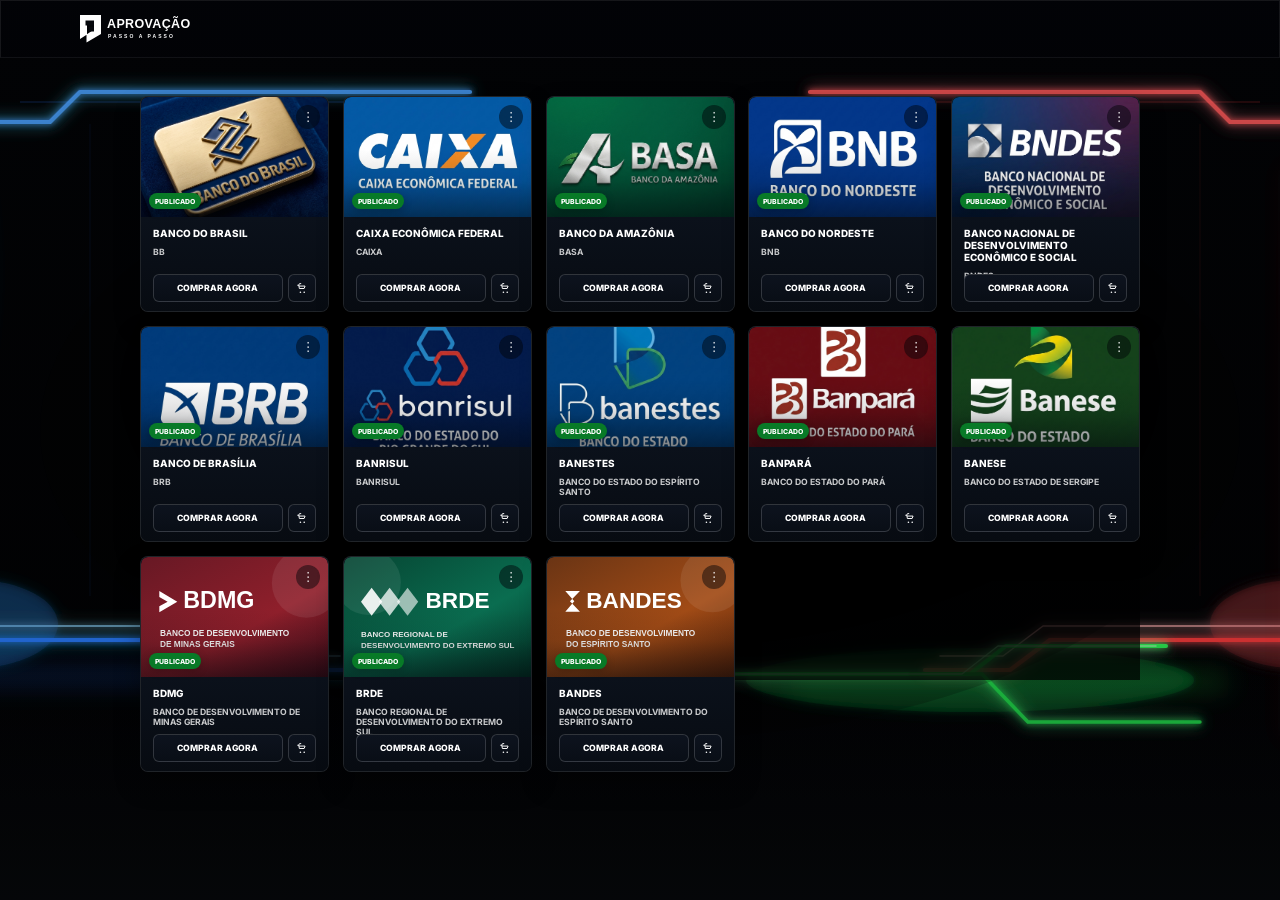
==== frontend/html/index.html @ bc4c228b "APP PROVAÇÃO" ====
<!DOCTYPE html>
<html lang="pt-BR">
  <head>
    <meta charset="UTF-8" />
    <meta name="viewport" content="width=device-width, initial-scale=1.0" />
    <title>Aprovação Passo a Passo</title>
    <meta http-equiv="refresh" content="0; url=bancos.html" />
    <script>
      location.replace('bancos.html');
    </script>
  </head>
  <body></body>
</html>
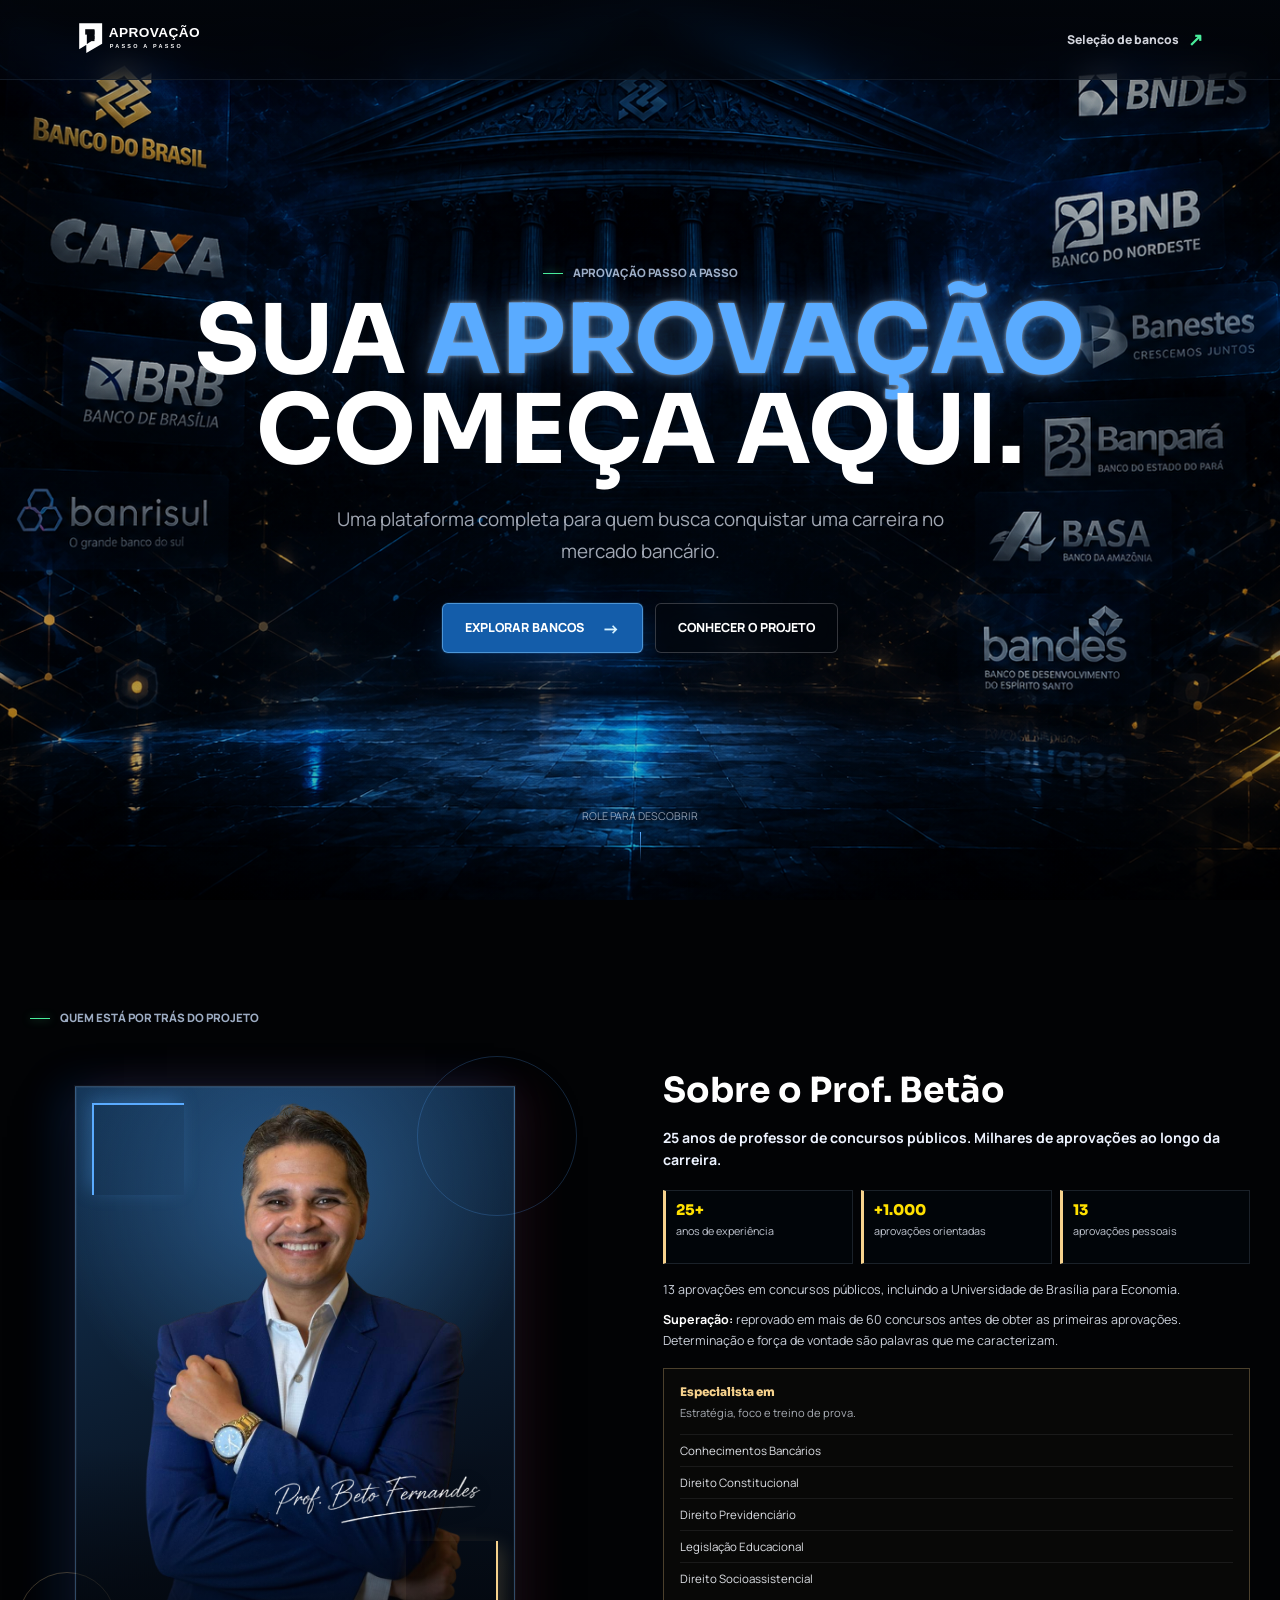
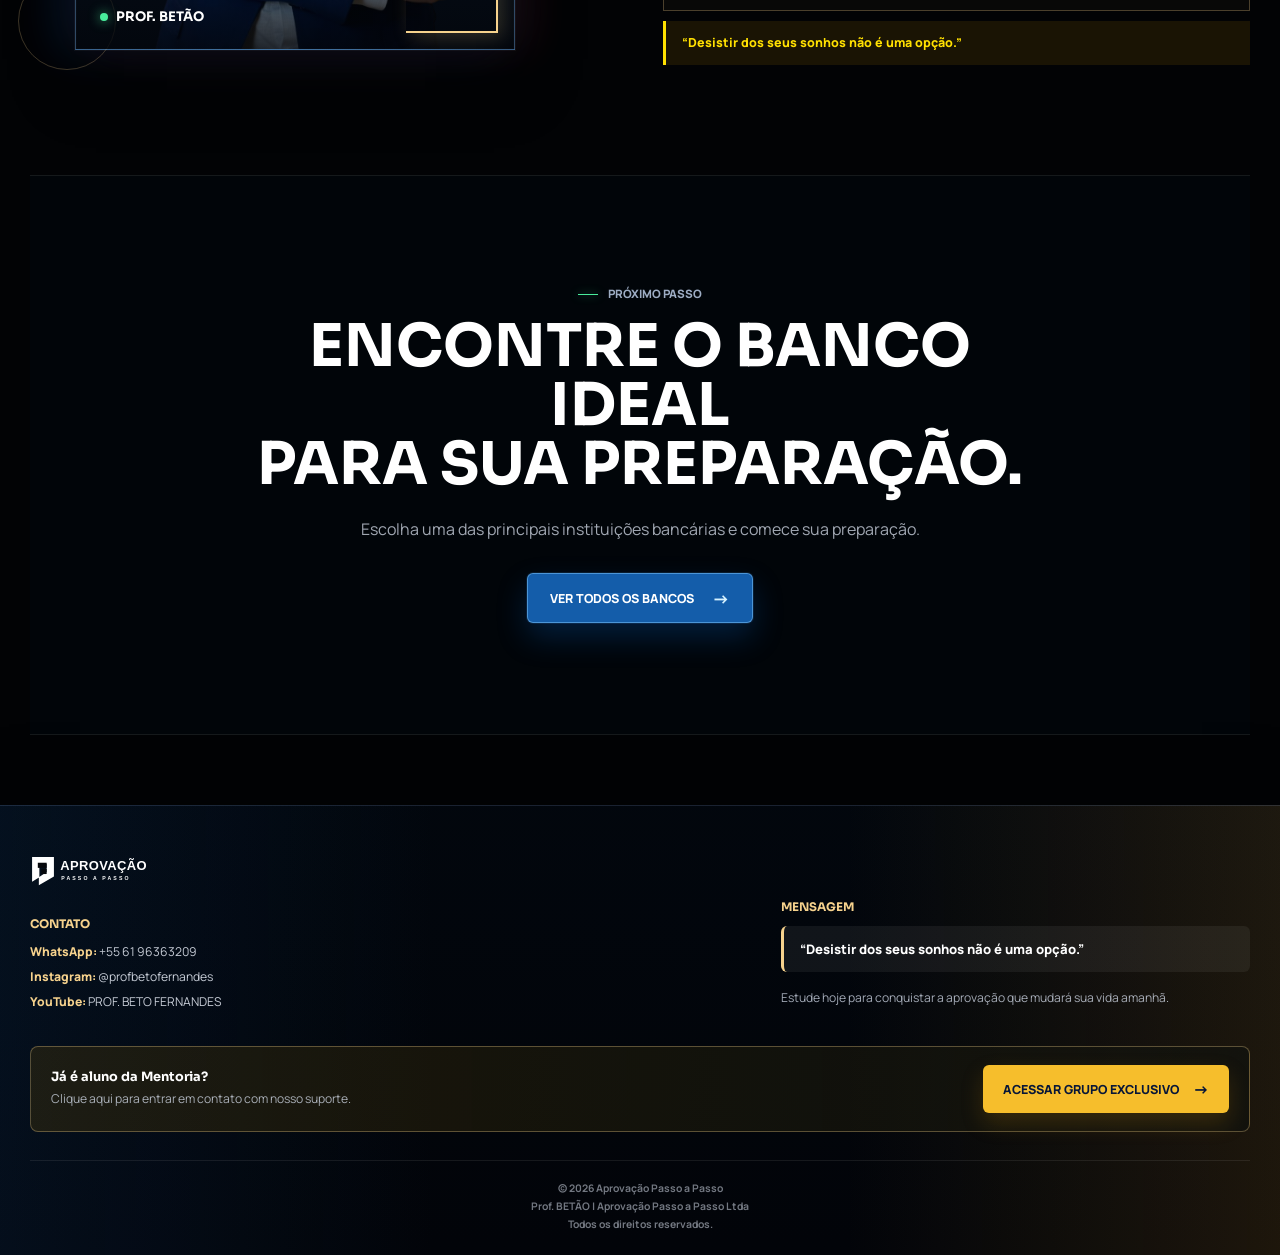
==== commit 6803ba20: "APP PROVAÇÃO1.0" ====
--- a/frontend/html/index.html
+++ b/frontend/html/index.html
@@ -1,13 +1,180 @@
 <!DOCTYPE html>
-<html lang="pt-BR">
+<html lang="pt-BR" data-theme="dark">
   <head>
     <meta charset="UTF-8" />
     <meta name="viewport" content="width=device-width, initial-scale=1.0" />
-    <title>Aprovação Passo a Passo</title>
-    <meta http-equiv="refresh" content="0; url=bancos.html" />
-    <script>
-      location.replace('bancos.html');
-    </script>
+    <link rel="icon" type="image/svg+xml" href="../images/logo/favicon.svg" />
+    <meta name="description" content="Aprovação Passo a Passo: preparação premium para concursos bancários." />
+    <title>Aprovação Passo a Passo | Concursos Bancários</title>
+    <link rel="preconnect" href="https://fonts.googleapis.com" />
+    <link rel="preconnect" href="https://fonts.gstatic.com" crossorigin />
+    <link href="https://fonts.googleapis.com/css2?family=Manrope:wght@400;500;600;700;800&family=Sora:wght@500;600;700;800&display=swap" rel="stylesheet" />
+    <link rel="stylesheet" href="../css/style.css" />
+    <link rel="stylesheet" href="../css/landing.css" />
+    <script defer src="../js/landing.js"></script>
   </head>
-  <body></body>
+  <body class="landing-page">
+    <div class="landing-bank-ghosts" aria-hidden="true">
+      <img class="bank-ghost bank-ghost--bb" src="../images/bancos/bb.svg" alt="" />
+      <img class="bank-ghost bank-ghost--caixa" src="../images/bancos/caixa.svg" alt="" />
+      <img class="bank-ghost bank-ghost--basa" src="../images/bancos/basa.svg" alt="" />
+      <img class="bank-ghost bank-ghost--bnb" src="../images/bancos/bnb.svg" alt="" />
+      <img class="bank-ghost bank-ghost--bndes" src="../images/bancos/bndes.svg" alt="" />
+      <img class="bank-ghost bank-ghost--brb" src="../images/bancos/brb.svg" alt="" />
+      <img class="bank-ghost bank-ghost--banrisul" src="../images/bancos/banrisul.svg" alt="" />
+      <img class="bank-ghost bank-ghost--banestes" src="../images/bancos/banestes.svg" alt="" />
+    </div>
+
+    <div class="landing-particles" aria-hidden="true">
+      <span></span><span></span><span></span><span></span><span></span><span></span><span></span><span></span>
+    </div>
+
+    <div class="landing-shell">
+      <header class="landing-header">
+        <a class="landing-brand" href="#inicio" aria-label="Aprovação Passo a Passo - início">
+          <img src="../images/logo/aprovacao-logo.svg" alt="Aprovação Passo a Passo" />
+        </a>
+        <a class="landing-header__link" href="bancos.html">
+          Seleção de bancos
+          <span aria-hidden="true">↗</span>
+        </a>
+      </header>
+
+      <main>
+        <section class="landing-hero" id="inicio" aria-labelledby="hero-title">
+          <div class="hero-gridline" aria-hidden="true"></div>
+          <div class="hero-content reveal">
+            <p class="hero-kicker">APROVAÇÃO PASSO A PASSO</p>
+            <h1 id="hero-title">Sua <span>aprovação</span><br />começa aqui.</h1>
+            <p class="hero-copy">Uma plataforma completa para quem busca conquistar uma carreira no mercado bancário.</p>
+            <div class="hero-actions">
+              <a class="landing-button landing-button--primary" href="bancos.html">
+                Explorar bancos
+                <span aria-hidden="true">→</span>
+              </a>
+              <a class="landing-button landing-button--secondary" href="#professor">Conhecer o projeto</a>
+            </div>
+          </div>
+          <a class="scroll-cue" href="#professor" aria-label="Ir para a apresentação do professor">
+            <span>Role para descobrir</span>
+            <i aria-hidden="true"></i>
+          </a>
+        </section>
+
+        <section class="professor-section" id="professor" aria-labelledby="professor-title">
+          <div class="section-marker reveal">Quem está por trás do projeto</div>
+          <div class="professor-layout">
+            <div class="professor-visual reveal" data-reveal-delay="120">
+              <div class="professor-frame professor-frame--photo">
+                <img src="../images/professor/prof-betao.png" alt="Prof. Betão" />
+                <span class="frame-corner frame-corner--top" aria-hidden="true"></span>
+                <span class="frame-corner frame-corner--bottom" aria-hidden="true"></span>
+                <img class="portrait-signature" src="../images/professor/prof-betao-signature-white.png" alt="" aria-hidden="true" />
+                <span class="portrait-label">PROF. BETÃO</span>
+              </div>
+              <span class="professor-orbit professor-orbit--one" aria-hidden="true"></span>
+              <span class="professor-orbit professor-orbit--two" aria-hidden="true"></span>
+            </div>
+
+            <div class="professor-content professor-content--profile reveal" data-reveal-delay="220">
+              <h2 id="professor-title" class="professor-profile__title">Sobre o Prof. Betão</h2>
+              <p class="professor-profile__intro">25 anos de professor de concursos públicos. Milhares de aprovações ao longo da carreira.</p>
+
+              <dl class="professor-stats" aria-label="Trajetória profissional do Prof. Betão">
+                <div class="professor-stat">
+                  <dt>25+</dt>
+                  <dd>anos de experiência</dd>
+                </div>
+                <div class="professor-stat">
+                  <dt>+1.000</dt>
+                  <dd>aprovações orientadas</dd>
+                </div>
+                <div class="professor-stat">
+                  <dt>13</dt>
+                  <dd>aprovações pessoais</dd>
+                </div>
+              </dl>
+
+              <div class="professor-profile__bio">
+                <p>13 aprovações em concursos públicos, incluindo a Universidade de Brasília para Economia.</p>
+                <p><strong>Superação:</strong> reprovado em mais de 60 concursos antes de obter as primeiras aprovações. Determinação e força de vontade são palavras que me caracterizam.</p>
+              </div>
+
+              <section class="professor-specialties" aria-labelledby="specialties-title">
+                <h3 id="specialties-title">Especialista em</h3>
+                <p>Estratégia, foco e treino de prova.</p>
+                <ul>
+                  <li>Conhecimentos Bancários</li>
+                  <li>Direito Constitucional</li>
+                  <li>Direito Previdenciário</li>
+                  <li>Legislação Educacional</li>
+                  <li>Direito Socioassistencial</li>
+                </ul>
+              </section>
+
+              <p class="professor-profile__motto">“Desistir dos seus sonhos não é uma opção.”</p>
+            </div>
+          </div>
+        </section>
+
+        <section class="banks-invite" id="bancos" aria-labelledby="banks-invite-title">
+          <div class="banks-invite__line banks-invite__line--blue" aria-hidden="true"></div>
+          <div class="banks-invite__line banks-invite__line--red" aria-hidden="true"></div>
+          <div class="banks-invite__content reveal">
+            <p class="content-eyebrow">Próximo passo</p>
+            <h2 id="banks-invite-title">Encontre o banco ideal<br />para sua preparação.</h2>
+            <p>Escolha uma das principais instituições bancárias e comece sua preparação.</p>
+            <a class="landing-button landing-button--primary" href="bancos.html">
+              Ver todos os bancos
+              <span aria-hidden="true">→</span>
+            </a>
+          </div>
+        </section>
+      </main>
+
+      <footer class="site-footer" aria-label="Informações e contatos">
+        <div class="site-footer__inner">
+          <div class="site-footer__main">
+            <div class="site-footer__about">
+              <div class="site-footer__brand-row">
+                <img class="site-footer__brand-image" src="../images/logo/aprovacao-logo.svg" alt="Aprovação Passo a Passo" />
+              </div>
+
+              <section class="site-footer__contact" aria-labelledby="contact-title">
+                <h3 id="contact-title">Contato</h3>
+                <address>
+                  <a href="https://wa.me/556196363209" target="_blank" rel="noopener noreferrer"><strong>WhatsApp:</strong> +55 61 96363209</a>
+                  <a href="https://www.instagram.com/profbetofernandes/" target="_blank" rel="noopener noreferrer"><strong>Instagram:</strong> @profbetofernandes</a>
+                  <a href="https://www.youtube.com/@PROFBETOFERNANDES" target="_blank" rel="noopener noreferrer"><strong>YouTube:</strong> PROF. BETO FERNANDES</a>
+                </address>
+              </section>
+            </div>
+
+            <section class="site-footer__message" aria-labelledby="message-title">
+              <h3 id="message-title">Mensagem</h3>
+              <p class="site-footer__quote">“Desistir dos seus sonhos não é uma opção.”</p>
+              <p class="site-footer__message-copy">Estude hoje para conquistar a aprovação que mudará sua vida amanhã.</p>
+            </section>
+          </div>
+
+          <section class="site-footer__support" aria-labelledby="support-title">
+            <div>
+              <h3 id="support-title">Já é aluno da Mentoria?</h3>
+              <p>Clique aqui para entrar em contato com nosso suporte.</p>
+            </div>
+            <a class="site-footer__support-link" href="https://wa.me/556196363209?text=Olá%2C%20quero%20acessar%20o%20grupo%20exclusivo." target="_blank" rel="noopener noreferrer">
+              Acessar grupo exclusivo
+              <span aria-hidden="true">→</span>
+            </a>
+          </section>
+
+          <div class="site-footer__legal">
+            <span>© 2026 Aprovação Passo a Passo</span>
+            <span>Prof. BETÃO | Aprovação Passo a Passo Ltda</span>
+            <span>Todos os direitos reservados.</span>
+          </div>
+        </div>
+      </footer>
+    </div>
+  </body>
 </html>
--- a/frontend/css/style.css
+++ b/frontend/css/style.css
@@ -0,0 +1,584 @@
+:root {
+  color-scheme: dark;
+  --bg: #030507;
+  --bg-alt: #05070a;
+  --panel: rgba(10, 12, 18, 0.84);
+  --panel-strong: rgba(13, 16, 24, 0.96);
+  --panel-soft: rgba(19, 23, 33, 0.88);
+  --border: rgba(255, 255, 255, 0.08);
+  --border-strong: rgba(255, 255, 255, 0.14);
+  --text: #f5f7fb;
+  --text-soft: rgba(229, 231, 235, 0.7);
+  --blue: #3b82f6;
+  --red: #ef4444;
+  --green: #22c55e;
+  --amber: #f59e0b;
+  --shadow: 0 18px 42px rgba(0, 0, 0, 0.38);
+  --shadow-soft: 0 10px 24px rgba(0, 0, 0, 0.24);
+  --radius: 16px;
+}
+
+* { box-sizing: border-box; }
+
+html, body {
+  margin: 0;
+  min-height: 100%;
+  overflow-x: hidden;
+  background-color: #010102;
+  color: var(--text);
+  font-family: "Inter", system-ui, sans-serif;
+}
+
+body {
+  position: relative;
+  min-height: 100vh;
+  isolation: isolate;
+}
+
+body::before,
+body::after {
+  content: "";
+  position: fixed;
+  inset: 0;
+  pointer-events: none;
+  z-index: 0;
+}
+
+body::before {
+  background-color: #010102;
+  background-image: url("../assets/banking-architecture-bg.png");
+  background-position: center center;
+  background-repeat: no-repeat;
+  background-size: cover;
+  background-attachment: fixed;
+  transform: none;
+  opacity: 1;
+}
+
+body::after {
+  background:
+    radial-gradient(ellipse at 50% 42%, rgba(1, 4, 8, 0.03) 0%, rgba(1, 4, 8, 0.1) 46%, rgba(0, 0, 0, 0.34) 100%),
+    linear-gradient(180deg, rgba(0, 0, 0, 0.06) 0%, rgba(0, 0, 0, 0.2) 100%);
+  filter: none;
+  opacity: 1;
+}
+
+@media (max-width: 768px) {
+  body::before {
+    background-attachment: scroll;
+    background-position: center center;
+  }
+}
+
+a { color: inherit; }
+button, input { font: inherit; }
+button { cursor: pointer; }
+img { display: block; max-width: 100%; }
+
+.page-shell {
+  position: relative;
+  z-index: 1;
+  width: 100%;
+  min-height: 100vh;
+}
+
+.glass-panel {
+  background: linear-gradient(180deg, rgba(8, 8, 10, 0.84), rgba(12, 12, 14, 0.7));
+  border: 1px solid rgba(255, 255, 255, 0.08);
+  backdrop-filter: blur(18px);
+  box-shadow: var(--shadow-soft);
+}
+
+.site-header {
+  position: sticky;
+  top: 0;
+  z-index: 5;
+  width: 100%;
+  min-height: 76px;
+  display: flex;
+  align-items: center;
+  justify-content: space-between;
+  gap: 20px;
+  padding: 14px 24px;
+  border-bottom: 1px solid rgba(255, 255, 255, 0.06);
+}
+
+.brand {
+  display: inline-flex;
+  flex-direction: column;
+  text-decoration: none;
+  color: #ffffff;
+  letter-spacing: 0.08em;
+  text-transform: uppercase;
+  font-family: "Sora", "Inter", sans-serif;
+}
+
+.brand__name {
+  font-size: 0.95rem;
+  font-weight: 800;
+}
+
+.brand__subname {
+  font-size: 0.72rem;
+  color: rgba(255, 255, 255, 0.68);
+  margin-top: 2px;
+}
+
+.header-actions {
+  display: flex;
+  align-items: center;
+  gap: 10px;
+  min-width: 0;
+}
+
+.header-button,
+.icon-button,
+.profile-chip {
+  border: 1px solid rgba(255, 255, 255, 0.09);
+  background: rgba(15, 18, 28, 0.72);
+  color: var(--text);
+  transition: transform 160ms ease, box-shadow 160ms ease, border-color 160ms ease, background 160ms ease, color 160ms ease;
+}
+
+.header-button {
+  display: inline-flex;
+  align-items: center;
+  justify-content: center;
+  min-height: 40px;
+  padding: 0 18px;
+  border-radius: 999px;
+  text-decoration: none;
+  font-size: 0.92rem;
+  font-weight: 700;
+}
+
+.header-button--ghost:hover,
+.icon-button:hover,
+.profile-chip:hover {
+  transform: translateY(-1px);
+  border-color: rgba(255, 255, 255, 0.16);
+  box-shadow: 0 0 0 1px rgba(255, 255, 255, 0.05);
+}
+
+.icon-button {
+  width: 40px;
+  height: 40px;
+  border-radius: 999px;
+  display: inline-grid;
+  place-items: center;
+  padding: 0;
+  color: rgba(248, 250, 252, 0.86);
+}
+
+.icon-button svg {
+  width: 18px;
+  height: 18px;
+}
+
+.profile-chip {
+  display: inline-flex;
+  align-items: center;
+  gap: 10px;
+  min-height: 40px;
+  padding: 0 12px 0 6px;
+  border-radius: 999px;
+  color: #fff;
+}
+
+.profile-chip__avatar {
+  width: 28px;
+  height: 28px;
+  border-radius: 999px;
+  display: grid;
+  place-items: center;
+  background: linear-gradient(135deg, rgba(59, 130, 246, 0.95), rgba(34, 197, 94, 0.95));
+  color: white;
+  font-size: 0.7rem;
+  font-weight: 800;
+}
+
+.profile-chip__name {
+  font-size: 0.92rem;
+  font-weight: 600;
+}
+
+.profile-chip__arrow {
+  color: rgba(255, 255, 255, 0.62);
+}
+
+.page-main {
+  position: relative;
+  width: min(100%, 1600px);
+  margin: 0 auto;
+  padding: 34px 24px 44px;
+}
+
+.bank-tabs {
+  display: flex;
+  gap: 12px;
+  align-items: center;
+  flex-wrap: wrap;
+  margin-bottom: 22px;
+}
+
+.bank-tabs__link {
+  min-height: 44px;
+  display: inline-flex;
+  align-items: center;
+  justify-content: center;
+  padding: 0 18px;
+  border-radius: 999px;
+  border: 1px solid rgba(255, 255, 255, 0.08);
+  background: rgba(12, 14, 20, 0.76);
+  color: rgba(255, 255, 255, 0.78);
+  text-decoration: none;
+  font-size: 0.9rem;
+  font-weight: 700;
+  letter-spacing: 0.02em;
+  transition: transform 160ms ease, box-shadow 160ms ease, border-color 160ms ease, background 160ms ease, color 160ms ease;
+}
+
+.bank-tabs__link:hover {
+  transform: translateY(-1px);
+  border-color: rgba(255, 255, 255, 0.14);
+  color: #ffffff;
+  box-shadow: 0 0 0 1px rgba(255, 255, 255, 0.05);
+}
+
+.bank-tabs__link.is-active {
+  background: linear-gradient(180deg, rgba(18, 22, 32, 0.98), rgba(11, 14, 20, 0.98));
+  color: #ffffff;
+  border-color: rgba(59, 130, 246, 0.18);
+  box-shadow: 0 0 0 1px rgba(59, 130, 246, 0.08), 0 10px 24px rgba(0, 0, 0, 0.24);
+}
+
+.hero-block {
+  margin-bottom: 26px;
+}
+
+.hero-showcase {
+  display: grid;
+  grid-template-columns: minmax(0, 1.15fr) minmax(320px, 0.85fr);
+  gap: 26px;
+  align-items: center;
+  margin-bottom: 26px;
+}
+
+.hero-showcase__content {
+  display: flex;
+  flex-direction: column;
+  gap: 22px;
+}
+
+.hero-showcase__brand-copy {
+  max-width: 760px;
+}
+
+.hero-block__eyebrow {
+  margin: 0 0 10px;
+  color: rgba(191, 219, 254, 0.52);
+  font-size: 0.84rem;
+  letter-spacing: 0.08em;
+  text-transform: uppercase;
+}
+
+.hero-showcase__eyebrow {
+  display: inline-block;
+  margin: 0 0 12px;
+  color: rgba(215, 220, 229, 0.82);
+  font-size: 0.78rem;
+  font-weight: 600;
+  letter-spacing: 0.12em;
+  text-transform: uppercase;
+}
+
+.hero-block h1 {
+  margin: 0;
+  font-family: "Sora", "Inter", sans-serif;
+  font-size: clamp(2rem, 1.4rem + 2vw, 3.3rem);
+  line-height: 1;
+  letter-spacing: -0.05em;
+}
+
+.hero-block__subtitle {
+  margin: 12px 0 0;
+  max-width: 760px;
+  color: var(--text-soft);
+  font-size: 1rem;
+  line-height: 1.6;
+}
+
+.hero-showcase__subtitle {
+  margin: 14px 0 0;
+  max-width: 720px;
+  color: rgba(208, 213, 222, 0.76);
+  font-size: 1.02rem;
+  line-height: 1.65;
+}
+
+.hero-showcase__cta-row {
+  display: flex;
+  flex-wrap: wrap;
+  gap: 12px;
+}
+
+.hero-cta {
+  min-height: 46px;
+  display: inline-flex;
+  align-items: center;
+  gap: 10px;
+  padding: 0 16px;
+  border-radius: 14px;
+  text-decoration: none;
+  border: 1px solid rgba(255, 255, 255, 0.08);
+  background: rgba(14, 16, 22, 0.84);
+  color: #ffffff;
+  font-size: 0.88rem;
+  font-weight: 700;
+  transition: transform 160ms ease, box-shadow 160ms ease, border-color 160ms ease, background 160ms ease;
+}
+
+.hero-cta:hover {
+  transform: translateY(-1px);
+  border-color: rgba(255, 255, 255, 0.14);
+  box-shadow: 0 0 0 1px rgba(59, 130, 246, 0.08), 0 14px 26px rgba(0, 0, 0, 0.28);
+}
+
+.hero-cta__icon {
+  width: 28px;
+  height: 28px;
+  border-radius: 999px;
+  display: grid;
+  place-items: center;
+  background: rgba(255, 255, 255, 0.06);
+  color: rgba(255, 255, 255, 0.88);
+  font-size: 0.92rem;
+}
+
+.hero-cta__label {
+  white-space: nowrap;
+}
+
+.hero-cta__arrow {
+  color: rgba(255, 255, 255, 0.7);
+}
+
+.hero-cta--primary {
+  margin-left: auto;
+  min-width: 240px;
+  justify-content: space-between;
+  background: linear-gradient(180deg, rgba(64, 142, 255, 0.96), rgba(44, 110, 231, 0.96));
+  border-color: rgba(150, 197, 255, 0.18);
+  box-shadow: 0 10px 30px rgba(44, 110, 231, 0.18);
+}
+
+.hero-cta--primary:hover {
+  box-shadow: 0 12px 34px rgba(44, 110, 231, 0.22);
+}
+
+.hero-showcase__progress {
+  display: flex;
+  flex-direction: column;
+  gap: 10px;
+}
+
+.hero-showcase__progress-bar {
+  height: 4px;
+  border-radius: 999px;
+  background: rgba(255, 255, 255, 0.08);
+  overflow: hidden;
+}
+
+.hero-showcase__progress-bar span {
+  display: block;
+  width: 58%;
+  height: 100%;
+  border-radius: inherit;
+  background: linear-gradient(90deg, rgba(59, 130, 246, 0.9), rgba(59, 130, 246, 0.2));
+}
+
+.hero-showcase__progress p {
+  margin: 0;
+  color: rgba(229, 231, 235, 0.72);
+  font-size: 0.84rem;
+}
+
+.hero-showcase__visual {
+  display: flex;
+  justify-content: flex-end;
+}
+
+.hero-visual-card {
+  position: relative;
+  width: min(100%, 520px);
+  aspect-ratio: 1.08 / 1;
+  border-radius: 28px;
+  background:
+    radial-gradient(circle at 70% 20%, rgba(91, 149, 255, 0.18), transparent 26%),
+    radial-gradient(circle at 28% 78%, rgba(59, 130, 246, 0.12), transparent 24%),
+    linear-gradient(180deg, rgba(15, 18, 26, 0.96), rgba(8, 10, 16, 0.98));
+  border: 1px solid rgba(255, 255, 255, 0.08);
+  box-shadow: 0 28px 50px rgba(0, 0, 0, 0.44);
+  overflow: hidden;
+}
+
+.hero-visual-card::before {
+  content: "";
+  position: absolute;
+  inset: 0;
+  background: linear-gradient(135deg, rgba(255,255,255,0.04), transparent 36%, rgba(255,255,255,0.02));
+  pointer-events: none;
+}
+
+.hero-visual-card__glow {
+  position: absolute;
+  filter: blur(24px);
+  border-radius: 999px;
+  opacity: 0.68;
+}
+
+.hero-visual-card__glow--blue {
+  left: 12%;
+  top: 18%;
+  width: 140px;
+  height: 140px;
+  background: rgba(59, 130, 246, 0.3);
+}
+
+.hero-visual-card__glow--violet {
+  right: 12%;
+  top: 14%;
+  width: 120px;
+  height: 120px;
+  background: rgba(129, 140, 248, 0.16);
+}
+
+.hero-visual-card__glow--green {
+  left: 28%;
+  bottom: 10%;
+  width: 120px;
+  height: 120px;
+  background: rgba(34, 197, 94, 0.12);
+}
+
+.hero-visual-card__coins,
+.hero-visual-card__chart,
+.hero-visual-card__data-stream,
+.hero-visual-card__ring {
+  position: absolute;
+}
+
+.hero-visual-card__coins {
+  border-radius: 999px;
+  box-shadow: 0 16px 26px rgba(0, 0, 0, 0.24);
+}
+
+.hero-visual-card__coins--gold {
+  right: 14%;
+  top: 22%;
+  width: 98px;
+  height: 98px;
+  background: linear-gradient(145deg, #f8d26b, #b07a16 70%, #f5cf57);
+  transform: rotate(-18deg);
+}
+
+.hero-visual-card__coins--gold::before,
+.hero-visual-card__coins--silver::before {
+  content: "";
+  position: absolute;
+  inset: 10% 12%;
+  border-radius: inherit;
+  background: linear-gradient(180deg, rgba(255,255,255,0.22), rgba(255,255,255,0));
+}
+
+.hero-visual-card__coins--silver {
+  right: 26%;
+  top: 42%;
+  width: 76px;
+  height: 76px;
+  background: linear-gradient(145deg, #e5e7eb, #9ca3af 72%, #f8fafc);
+  transform: rotate(16deg);
+}
+
+.hero-visual-card__chart {
+  left: 16%;
+  bottom: 22%;
+  width: 44%;
+  height: 44%;
+  border-left: 3px solid rgba(150, 197, 255, 0.35);
+  border-bottom: 3px solid rgba(150, 197, 255, 0.35);
+  border-radius: 0 0 0 16px;
+}
+
+.hero-visual-card__chart::before {
+  content: "";
+  position: absolute;
+  inset: auto 12% 18% 10%;
+  height: 3px;
+  background: linear-gradient(90deg, rgba(59, 130, 246, 0.15), rgba(59, 130, 246, 0.9));
+  transform: rotate(-28deg);
+  transform-origin: left center;
+  box-shadow: 0 0 16px rgba(59, 130, 246, 0.24);
+}
+
+.hero-visual-card__chart::after {
+  content: "";
+  position: absolute;
+  right: 2%;
+  top: 12%;
+  width: 44px;
+  height: 44px;
+  border-radius: 999px 999px 999px 0;
+  border: 3px solid rgba(59, 130, 246, 0.42);
+  border-left-color: transparent;
+  border-bottom-color: transparent;
+  transform: rotate(12deg);
+}
+
+.hero-visual-card__data-stream {
+  right: 16%;
+  top: 18%;
+  width: 120px;
+  height: 52%;
+  background:
+    linear-gradient(180deg, rgba(255,255,255,0.1) 0 0) 12px 0 / 2px 100% no-repeat,
+    linear-gradient(180deg, rgba(255,255,255,0.08) 0 0) 34px 0 / 2px 100% no-repeat,
+    linear-gradient(180deg, rgba(255,255,255,0.05) 0 0) 56px 0 / 2px 100% no-repeat;
+  opacity: 0.45;
+  transform: skewY(-18deg);
+}
+
+.hero-visual-card__ring {
+  inset: 22% 16% auto auto;
+  width: 154px;
+  height: 154px;
+  border-radius: 999px;
+  border: 1px solid rgba(150, 197, 255, 0.12);
+  box-shadow: inset 0 0 0 12px rgba(255, 255, 255, 0.015);
+}
+
+.hero-visual-card__ring--small {
+  inset: auto auto 14% 10%;
+  width: 112px;
+  height: 112px;
+  border-color: rgba(34, 197, 94, 0.12);
+}
+
+.banks-grid {
+  display: grid;
+  grid-template-columns: repeat(4, minmax(0, 1fr));
+  gap: 18px;
+  align-items: stretch;
+}
+
+.hidden { display: none !important; }
+
+@media (prefers-reduced-motion: no-preference) {
+  .bank-card,
+  .bank-card__buy-button,
+  .header-button,
+  .icon-button,
+  .profile-chip {
+    will-change: transform;
+  }
+}
--- a/frontend/css/landing.css
+++ b/frontend/css/landing.css
@@ -0,0 +1,941 @@
+:root {
+  --landing-ink: #f4f7ff;
+  --landing-muted: rgba(222, 230, 244, 0.72);
+  --landing-line: rgba(187, 211, 255, 0.18);
+  --landing-blue: #5aabff;
+  --landing-green: #49ed9c;
+  --landing-red: #ff6a74;
+  --landing-gold: #f6d28d;
+}
+
+html {
+  scroll-behavior: smooth;
+}
+
+body.landing-page {
+  min-width: 320px;
+  background: #020305;
+  color: var(--landing-ink);
+  font-family: "Manrope", sans-serif;
+  isolation: isolate;
+}
+
+body.landing-page::before {
+  background-image: url("../assets/banking-architecture-bg.png");
+  background-position: center center;
+  background-repeat: no-repeat;
+  background-size: cover;
+  background-attachment: fixed;
+  filter: none;
+  transform: none;
+}
+
+body.landing-page::after {
+  background:
+    radial-gradient(ellipse at 50% 42%, rgba(1, 4, 8, 0.02) 0%, rgba(1, 4, 8, 0.08) 48%, rgba(0, 0, 0, 0.28) 100%),
+    linear-gradient(180deg, rgba(0, 0, 0, 0.04), rgba(0, 0, 0, 0.16));
+  filter: none;
+  opacity: 1;
+}
+
+.landing-shell {
+  position: relative;
+  z-index: 1;
+  overflow: clip;
+}
+
+.landing-bank-ghosts,
+.landing-particles {
+  display: none;
+}
+
+.landing-page .hero-gridline,
+.landing-page .banks-invite__line {
+  display: none;
+}
+
+.bank-ghost {
+  position: absolute;
+  width: clamp(120px, 16vw, 270px);
+  border-radius: 12px;
+  opacity: 0.1;
+  filter: blur(2.5px) saturate(0.9);
+  mix-blend-mode: screen;
+  transform: translate3d(calc(var(--parallax-x, 0) * 0.35), calc(var(--parallax-y, 0) * 0.35), 0) rotate(var(--rotation, 0deg));
+  transition: transform 350ms ease-out;
+}
+
+.bank-ghost--bb { top: 19%; left: -7%; --rotation: -11deg; }
+.bank-ghost--caixa { top: 7%; right: -6%; --rotation: 9deg; }
+.bank-ghost--basa { top: 48%; left: -9%; --rotation: 13deg; }
+.bank-ghost--bnb { top: 70%; right: -7%; --rotation: -9deg; }
+.bank-ghost--bndes { top: 33%; right: 3%; width: clamp(100px, 11vw, 190px); --rotation: 14deg; opacity: 0.075; }
+.bank-ghost--brb { top: 82%; left: 9%; width: clamp(105px, 13vw, 210px); --rotation: -10deg; opacity: 0.075; }
+.bank-ghost--banrisul { top: 106%; left: -7%; --rotation: 10deg; }
+.bank-ghost--banestes { top: 131%; right: -8%; --rotation: -13deg; }
+
+.landing-particles span {
+  position: absolute;
+  width: 3px;
+  height: 3px;
+  border-radius: 50%;
+  background: #d9f2ff;
+  box-shadow: 0 0 14px currentColor;
+  opacity: 0.42;
+  animation: particle-drift 11s ease-in-out infinite;
+}
+
+.landing-particles span:nth-child(1) { top: 21%; left: 13%; color: var(--landing-blue); }
+.landing-particles span:nth-child(2) { top: 36%; left: 88%; color: var(--landing-red); animation-delay: -4s; }
+.landing-particles span:nth-child(3) { top: 68%; left: 12%; color: var(--landing-green); animation-delay: -7s; }
+.landing-particles span:nth-child(4) { top: 79%; left: 81%; color: var(--landing-blue); animation-delay: -2s; }
+.landing-particles span:nth-child(5) { top: 112%; left: 72%; color: var(--landing-gold); animation-delay: -5s; }
+.landing-particles span:nth-child(6) { top: 141%; left: 20%; color: var(--landing-green); animation-delay: -8s; }
+.landing-particles span:nth-child(7) { top: 160%; left: 89%; color: var(--landing-red); animation-delay: -3s; }
+.landing-particles span:nth-child(8) { top: 188%; left: 43%; color: var(--landing-blue); animation-delay: -6s; }
+
+.landing-header {
+  position: fixed;
+  z-index: 20;
+  top: 0;
+  left: 0;
+  width: 100%;
+  min-height: 78px;
+  display: flex;
+  align-items: center;
+  justify-content: space-between;
+  padding: 20px clamp(22px, 6vw, 88px);
+  border-bottom: 1px solid rgba(162, 202, 255, 0.1);
+  background: linear-gradient(180deg, rgba(2, 6, 12, 0.88), rgba(2, 6, 12, 0.52));
+  box-shadow: 0 10px 28px rgba(0, 0, 0, 0.22);
+  backdrop-filter: blur(14px);
+}
+
+.landing-brand {
+  display: inline-flex;
+  width: 164px;
+}
+
+.landing-brand img {
+  width: 100%;
+  height: auto;
+}
+
+.landing-header__link {
+  display: inline-flex;
+  align-items: center;
+  gap: 9px;
+  color: rgba(244, 247, 255, 0.86);
+  font-size: 0.76rem;
+  font-weight: 800;
+  text-decoration: none;
+  transition: color 180ms ease, transform 180ms ease;
+}
+
+.landing-header__link span {
+  color: var(--landing-green);
+  font-size: 1.1rem;
+  line-height: 1;
+}
+
+.landing-header__link:hover {
+  color: #ffffff;
+  transform: translateX(3px);
+}
+
+.landing-hero {
+  position: relative;
+  min-height: 100svh;
+  display: grid;
+  place-items: center;
+  padding: 130px 24px 112px;
+}
+
+.hero-gridline {
+  position: absolute;
+  inset: 16% 50% auto;
+  width: 1px;
+  height: 48%;
+  background: linear-gradient(180deg, transparent, rgba(159, 210, 255, 0.28), transparent);
+  opacity: 0.55;
+}
+
+.hero-content {
+  position: relative;
+  z-index: 1;
+  width: min(100%, 940px);
+  text-align: center;
+}
+
+.hero-kicker,
+.content-eyebrow,
+.section-marker {
+  margin: 0;
+  color: rgba(207, 226, 255, 0.76);
+  font-size: 0.72rem;
+  font-weight: 800;
+  letter-spacing: 0;
+  text-transform: uppercase;
+}
+
+.hero-kicker::before,
+.content-eyebrow::before,
+.section-marker::before {
+  content: "";
+  display: inline-block;
+  width: 20px;
+  height: 1px;
+  margin: 0 10px 3px 0;
+  background: var(--landing-green);
+  box-shadow: 0 0 8px rgba(73, 237, 156, 0.65);
+}
+
+.hero-content h1,
+.professor-content h2,
+.banks-invite h2 {
+  margin: 16px 0 0;
+  color: #ffffff;
+  font-family: "Sora", sans-serif;
+  font-weight: 700;
+  letter-spacing: 0;
+}
+
+.hero-content h1 {
+  font-size: clamp(3rem, 7.5vw, 7.6rem);
+  line-height: 0.94;
+  text-transform: uppercase;
+}
+
+.hero-content h1 span {
+  color: var(--landing-blue);
+  text-shadow: 0 0 28px rgba(90, 171, 255, 0.42), 0 0 4px rgba(255, 255, 255, 0.72);
+}
+
+.hero-copy {
+  width: min(100%, 620px);
+  margin: 26px auto 0;
+  color: var(--landing-muted);
+  font-size: clamp(1rem, 1vw + 0.7rem, 1.18rem);
+  line-height: 1.7;
+}
+
+.hero-actions {
+  display: flex;
+  justify-content: center;
+  flex-wrap: wrap;
+  gap: 12px;
+  margin-top: 36px;
+}
+
+.landing-button {
+  min-height: 50px;
+  display: inline-flex;
+  align-items: center;
+  justify-content: center;
+  gap: 18px;
+  padding: 0 22px;
+  border: 1px solid transparent;
+  border-radius: 6px;
+  color: #ffffff;
+  font-size: 0.78rem;
+  font-weight: 800;
+  letter-spacing: 0;
+  text-decoration: none;
+  text-transform: uppercase;
+  transition: transform 180ms ease, border-color 180ms ease, background 180ms ease, box-shadow 180ms ease;
+}
+
+.landing-button--primary {
+  border-color: rgba(127, 202, 255, 0.52);
+  background: #145daa;
+  box-shadow: 0 0 0 1px rgba(77, 162, 255, 0.12), 0 14px 30px rgba(9, 92, 196, 0.28);
+}
+
+.landing-button--primary span {
+  color: #d7f2ff;
+  font-size: 1.1rem;
+}
+
+.landing-button--primary:hover {
+  transform: translateY(-3px);
+  border-color: #b8e1ff;
+  background: #1b6cc0;
+  box-shadow: 0 0 20px rgba(84, 170, 255, 0.36), 0 18px 36px rgba(7, 80, 177, 0.36);
+}
+
+.landing-button--secondary {
+  border-color: rgba(255, 255, 255, 0.2);
+  background: rgba(4, 8, 14, 0.48);
+  backdrop-filter: blur(12px);
+}
+
+.landing-button--secondary:hover {
+  transform: translateY(-3px);
+  border-color: rgba(255, 255, 255, 0.48);
+  background: rgba(12, 18, 29, 0.86);
+}
+
+.scroll-cue {
+  position: absolute;
+  bottom: 38px;
+  left: 50%;
+  display: flex;
+  flex-direction: column;
+  align-items: center;
+  gap: 9px;
+  color: rgba(235, 242, 255, 0.6);
+  font-size: 0.67rem;
+  text-decoration: none;
+  text-transform: uppercase;
+  transform: translateX(-50%);
+}
+
+.scroll-cue i {
+  width: 1px;
+  height: 30px;
+  background: linear-gradient(180deg, var(--landing-blue), transparent);
+  animation: scroll-line 1.8s ease-in-out infinite;
+}
+
+.professor-section,
+.banks-invite {
+  position: relative;
+  width: min(calc(100% - 48px), 1220px);
+  margin: 0 auto;
+}
+
+.professor-section {
+  min-height: 760px;
+  padding: 110px 0;
+}
+
+.section-marker {
+  margin-bottom: 46px;
+}
+
+.professor-layout {
+  display: grid;
+  grid-template-columns: minmax(300px, 0.95fr) minmax(300px, 1.05fr);
+  align-items: center;
+  gap: clamp(40px, 8vw, 124px);
+}
+
+.professor-visual {
+  position: relative;
+  min-height: 530px;
+}
+
+.professor-frame {
+  position: relative;
+  width: min(100%, 440px);
+  aspect-ratio: 0.78;
+  margin: 0 auto;
+  overflow: hidden;
+  border: 1px solid rgba(133, 197, 255, 0.32);
+  background: #07101d;
+  box-shadow: 0 0 0 1px rgba(255, 255, 255, 0.04), 0 30px 60px rgba(0, 0, 0, 0.46), -16px 0 42px rgba(40, 125, 255, 0.16), 16px 0 42px rgba(255, 87, 118, 0.1);
+}
+
+.professor-frame::before {
+  content: "";
+  position: absolute;
+  z-index: 2;
+  inset: 0;
+  border: 1px solid rgba(255, 255, 255, 0.05);
+  pointer-events: none;
+}
+
+.professor-frame::after {
+  content: "";
+  position: absolute;
+  inset: auto 0 0;
+  z-index: 2;
+  height: 36%;
+  background: linear-gradient(180deg, transparent, rgba(2, 5, 10, 0.82));
+  pointer-events: none;
+}
+
+.professor-frame > img:not(.portrait-signature) {
+  width: 100%;
+  height: 100%;
+  object-fit: cover;
+  transition: transform 500ms ease, filter 500ms ease;
+}
+
+.professor-frame--photo {
+  background:
+    radial-gradient(circle at 50% 21%, rgba(83, 165, 244, 0.38), transparent 48%),
+    linear-gradient(160deg, #153658 0%, #07101d 72%);
+}
+
+.professor-frame--photo > img:not(.portrait-signature) {
+  object-fit: contain;
+  object-position: center bottom;
+}
+
+.professor-frame:hover > img:not(.portrait-signature) {
+  transform: scale(1.035);
+  filter: brightness(1.08);
+}
+
+.portrait-signature {
+  position: absolute;
+  z-index: 4;
+  right: 26px;
+  bottom: 118px;
+  width: min(52%, 218px);
+  height: auto;
+  object-fit: contain;
+  opacity: 0.96;
+  pointer-events: none;
+  filter: drop-shadow(0 3px 10px rgba(0, 0, 0, 0.7));
+}
+
+.frame-corner {
+  position: absolute;
+  z-index: 3;
+  width: 92px;
+  height: 92px;
+  pointer-events: none;
+}
+
+.frame-corner--top {
+  top: 16px;
+  left: 16px;
+  border-top: 2px solid var(--landing-blue);
+  border-left: 2px solid var(--landing-blue);
+  box-shadow: -5px -5px 18px rgba(90, 171, 255, 0.28);
+}
+
+.frame-corner--bottom {
+  right: 16px;
+  bottom: 16px;
+  border-right: 2px solid var(--landing-gold);
+  border-bottom: 2px solid var(--landing-gold);
+  box-shadow: 5px 5px 18px rgba(246, 210, 141, 0.18);
+}
+
+.portrait-label {
+  position: absolute;
+  z-index: 4;
+  bottom: 24px;
+  left: 24px;
+  color: #ffffff;
+  font-family: "Sora", sans-serif;
+  font-size: 0.82rem;
+  font-weight: 700;
+  letter-spacing: 0;
+}
+
+.portrait-label::before {
+  content: "";
+  display: inline-block;
+  width: 8px;
+  height: 8px;
+  margin-right: 8px;
+  border-radius: 50%;
+  background: var(--landing-green);
+  box-shadow: 0 0 12px rgba(73, 237, 156, 0.78);
+}
+
+.professor-orbit {
+  position: absolute;
+  border: 1px solid rgba(83, 164, 255, 0.22);
+  border-radius: 50%;
+  pointer-events: none;
+}
+
+.professor-orbit--one {
+  top: -30px;
+  right: -16px;
+  width: 160px;
+  height: 160px;
+}
+
+.professor-orbit--two {
+  bottom: -20px;
+  left: -12px;
+  width: 98px;
+  height: 98px;
+  border-color: rgba(246, 210, 141, 0.24);
+}
+
+.professor-content {
+  max-width: 590px;
+}
+
+.professor-content--profile {
+  max-width: 640px;
+}
+
+.professor-content h2,
+.banks-invite h2 {
+  font-size: clamp(2.2rem, 4.6vw, 4.7rem);
+  line-height: 1;
+  text-transform: uppercase;
+}
+
+.professor-content .professor-profile__title {
+  margin: 0;
+  font-size: clamp(1.8rem, 2.7vw, 2.7rem);
+  line-height: 1.15;
+  text-transform: none;
+}
+
+.professor-profile__intro {
+  margin: 16px 0 0;
+  color: #edf3ff;
+  font-size: 0.88rem;
+  font-weight: 700;
+  line-height: 1.6;
+}
+
+.professor-stats {
+  display: grid;
+  grid-template-columns: repeat(3, minmax(0, 1fr));
+  gap: 8px;
+  margin: 18px 0 0;
+}
+
+.professor-stat {
+  min-height: 74px;
+  padding: 12px 10px;
+  border: 1px solid rgba(175, 199, 233, 0.14);
+  border-left: 3px solid var(--landing-gold);
+  background: rgba(3, 8, 15, 0.52);
+}
+
+.professor-stat dt {
+  color: #ffe000;
+  font-family: "Sora", sans-serif;
+  font-size: 0.92rem;
+  font-weight: 800;
+  line-height: 1;
+}
+
+.professor-stat dd {
+  margin: 7px 0 0;
+  color: rgba(237, 243, 255, 0.82);
+  font-size: 0.67rem;
+  line-height: 1.35;
+}
+
+.professor-profile__bio {
+  margin-top: 16px;
+  color: rgba(237, 243, 255, 0.86);
+  font-size: 0.78rem;
+  line-height: 1.65;
+}
+
+.professor-profile__bio p {
+  margin: 0;
+}
+
+.professor-profile__bio p + p {
+  margin-top: 10px;
+}
+
+.professor-profile__bio strong {
+  color: #ffffff;
+}
+
+.professor-specialties {
+  margin-top: 16px;
+  padding: 16px;
+  border: 1px solid rgba(246, 210, 141, 0.28);
+  background: rgba(14, 13, 10, 0.58);
+}
+
+.professor-specialties h3,
+.professor-specialties p {
+  margin: 0;
+}
+
+.professor-specialties h3 {
+  color: var(--landing-gold);
+  font-family: "Sora", sans-serif;
+  font-size: 0.74rem;
+  font-weight: 800;
+}
+
+.professor-specialties p {
+  margin-top: 6px;
+  color: rgba(237, 243, 255, 0.7);
+  font-size: 0.7rem;
+}
+
+.professor-specialties ul {
+  display: grid;
+  gap: 0;
+  margin: 14px 0 0;
+  padding: 0;
+  list-style: none;
+}
+
+.professor-specialties li {
+  padding: 8px 0;
+  border-top: 1px solid rgba(237, 243, 255, 0.08);
+  color: rgba(245, 248, 255, 0.9);
+  font-size: 0.72rem;
+}
+
+.professor-profile__motto {
+  margin: 10px 0 0;
+  padding: 13px 16px;
+  border-left: 3px solid #ffe000;
+  background: rgba(79, 58, 5, 0.32);
+  color: #ffe000;
+  font-size: 0.78rem;
+  font-weight: 800;
+  line-height: 1.45;
+}
+
+.professor-quote {
+  margin: 26px 0 0;
+  color: #edf3ff;
+  font-size: clamp(1.08rem, 1.1vw + 0.6rem, 1.32rem);
+  line-height: 1.65;
+}
+
+.professor-detail {
+  max-width: 510px;
+  margin: 18px 0 0;
+  color: var(--landing-muted);
+  font-size: 0.96rem;
+  line-height: 1.7;
+}
+
+.text-link {
+  display: inline-flex;
+  align-items: center;
+  gap: 12px;
+  margin-top: 28px;
+  color: var(--landing-green);
+  font-size: 0.77rem;
+  font-weight: 800;
+  text-decoration: none;
+  text-transform: uppercase;
+  transition: gap 180ms ease, color 180ms ease;
+}
+
+.text-link:hover {
+  gap: 17px;
+  color: #b5ffe0;
+}
+
+.banks-invite {
+  min-height: 560px;
+  display: grid;
+  place-items: center;
+  margin-bottom: 70px;
+  overflow: hidden;
+  border-top: 1px solid rgba(255, 255, 255, 0.08);
+  border-bottom: 1px solid rgba(255, 255, 255, 0.08);
+  background: rgba(3, 7, 13, 0.58);
+}
+
+.banks-invite__content {
+  position: relative;
+  z-index: 2;
+  width: min(100% - 48px, 780px);
+  padding: 90px 0;
+  text-align: center;
+}
+
+.banks-invite h2 {
+  margin-top: 16px;
+}
+
+.banks-invite__content > p:not(.content-eyebrow) {
+  width: min(100%, 560px);
+  margin: 22px auto 30px;
+  color: var(--landing-muted);
+  line-height: 1.7;
+}
+
+.banks-invite__line {
+  position: absolute;
+  height: 1px;
+  pointer-events: none;
+}
+
+.banks-invite__line--blue {
+  top: 18%;
+  left: -8%;
+  width: 43%;
+  background: var(--landing-blue);
+  box-shadow: 0 0 18px rgba(90, 171, 255, 0.5);
+  transform: rotate(18deg);
+}
+
+.banks-invite__line--red {
+  right: -10%;
+  bottom: 22%;
+  width: 42%;
+  background: var(--landing-red);
+  box-shadow: 0 0 18px rgba(255, 106, 116, 0.42);
+  transform: rotate(-14deg);
+}
+
+.site-footer {
+  position: relative;
+  margin-top: 24px;
+  border-top: 1px solid rgba(149, 192, 255, 0.16);
+  background:
+    linear-gradient(90deg, rgba(11, 51, 93, 0.22), transparent 34%, transparent 66%, rgba(152, 106, 24, 0.18)),
+    linear-gradient(180deg, rgba(2, 7, 14, 0.94), rgba(2, 4, 9, 0.99));
+  box-shadow: 0 -24px 52px rgba(0, 0, 0, 0.26);
+}
+
+.site-footer__inner {
+  width: min(calc(100% - 48px), 1220px);
+  margin: 0 auto;
+  padding: 48px 0 24px;
+}
+
+.site-footer__main {
+  display: grid;
+  grid-template-columns: minmax(0, 1.16fr) minmax(300px, 0.84fr);
+  gap: clamp(44px, 8vw, 124px);
+  padding-bottom: 36px;
+}
+
+.site-footer__brand-row {
+  display: flex;
+  align-items: center;
+  gap: 16px;
+}
+
+.site-footer__brand-image {
+  width: 156px;
+  flex: 0 0 auto;
+}
+
+.site-footer h3,
+.site-footer p {
+  margin: 0;
+}
+
+.site-footer h3 {
+  color: #ffffff;
+  font-family: "Sora", sans-serif;
+  font-weight: 700;
+  letter-spacing: 0;
+}
+
+.site-footer h3 {
+  color: var(--landing-gold);
+  font-size: 0.74rem;
+  text-transform: uppercase;
+}
+
+.site-footer__message-copy,
+.site-footer__support p {
+  color: rgba(223, 232, 246, 0.72);
+  font-size: 0.76rem;
+  line-height: 1.65;
+}
+
+.site-footer__contact {
+  margin-top: 26px;
+}
+
+.site-footer__contact address {
+  display: grid;
+  gap: 8px;
+  margin-top: 12px;
+  font-size: 0.76rem;
+  font-style: normal;
+}
+
+.site-footer__contact a {
+  width: fit-content;
+  color: rgba(240, 245, 255, 0.82);
+  text-decoration: none;
+  transition: color 180ms ease, transform 180ms ease;
+}
+
+.site-footer__contact strong {
+  color: var(--landing-gold);
+  font-weight: 800;
+}
+
+.site-footer__contact a:hover,
+.site-footer__contact a:focus-visible {
+  color: #ffffff;
+  outline: none;
+  transform: translateX(3px);
+}
+
+.site-footer__message {
+  align-self: end;
+  padding-bottom: 2px;
+}
+
+.site-footer__quote {
+  margin-top: 12px !important;
+  padding: 13px 16px;
+  border-left: 3px solid var(--landing-gold);
+  border-radius: 6px;
+  background: rgba(255, 255, 255, 0.06);
+  color: #ffffff;
+  font-size: 0.82rem;
+  font-weight: 800;
+  line-height: 1.55;
+}
+
+.site-footer__message-copy {
+  max-width: 390px;
+  margin-top: 16px !important;
+}
+
+.site-footer__support {
+  display: grid;
+  grid-template-columns: minmax(0, 1fr) auto;
+  align-items: center;
+  gap: 24px;
+  padding: 18px 20px;
+  border: 1px solid rgba(246, 210, 141, 0.32);
+  border-radius: 8px;
+  background: linear-gradient(90deg, rgba(70, 54, 10, 0.38), rgba(16, 18, 14, 0.72));
+}
+
+.site-footer__support h3 {
+  color: #ffffff;
+  font-size: 0.8rem;
+  text-transform: none;
+}
+
+.site-footer__support p {
+  margin-top: 4px !important;
+}
+
+.site-footer__support-link {
+  min-height: 48px;
+  display: inline-flex;
+  align-items: center;
+  justify-content: center;
+  gap: 14px;
+  padding: 0 20px;
+  border-radius: 6px;
+  background: #f6be2c;
+  box-shadow: 0 10px 22px rgba(187, 128, 11, 0.22);
+  color: #071638;
+  font-size: 0.78rem;
+  font-weight: 800;
+  text-decoration: none;
+  text-transform: uppercase;
+  transition: transform 180ms ease, background 180ms ease, box-shadow 180ms ease;
+}
+
+.site-footer__support-link span {
+  font-size: 1rem;
+}
+
+.site-footer__support-link:hover,
+.site-footer__support-link:focus-visible {
+  outline: none;
+  transform: translateY(-2px);
+  background: #ffd762;
+  box-shadow: 0 14px 28px rgba(218, 156, 20, 0.32);
+}
+
+.site-footer__legal {
+  display: flex;
+  flex-direction: column;
+  align-items: center;
+  gap: 4px;
+  margin-top: 28px;
+  padding-top: 20px;
+  border-top: 1px solid rgba(255, 255, 255, 0.08);
+  color: rgba(218, 226, 240, 0.52);
+  font-size: 0.65rem;
+  font-weight: 700;
+  text-align: center;
+}
+
+.has-motion .reveal {
+  opacity: 0;
+  transform: translateY(28px);
+  transition: opacity 700ms ease, transform 700ms cubic-bezier(0.2, 0.7, 0.2, 1);
+  transition-delay: var(--reveal-delay, 0ms);
+}
+
+.has-motion .reveal.is-revealed {
+  opacity: 1;
+  transform: translateY(0);
+}
+
+@keyframes particle-drift {
+  0%, 100% { transform: translate3d(0, 0, 0); opacity: 0.25; }
+  50% { transform: translate3d(18px, -24px, 0); opacity: 0.68; }
+}
+
+@keyframes scroll-line {
+  0%, 100% { transform: scaleY(0.45); transform-origin: top; opacity: 0.28; }
+  50% { transform: scaleY(1); transform-origin: top; opacity: 1; }
+}
+
+@media (max-width: 800px) {
+  body.landing-page::before {
+    background-attachment: scroll;
+    background-position: center center;
+  }
+
+  .landing-header {
+    min-height: 66px;
+    padding: 18px 20px;
+  }
+
+  .landing-brand { width: 136px; }
+  .landing-header__link { font-size: 0.66rem; }
+  .landing-hero { min-height: 92svh; padding: 118px 20px 96px; }
+  .hero-content h1 { font-size: clamp(2.8rem, 13vw, 5.5rem); }
+  .hero-copy { font-size: 1rem; }
+  .hero-actions { width: min(100%, 400px); margin-inline: auto; }
+  .landing-button { flex: 1 1 100%; }
+  .professor-section, .banks-invite { width: min(calc(100% - 40px), 620px); }
+  .professor-section { padding: 80px 0; }
+  .professor-layout { grid-template-columns: 1fr; gap: 48px; }
+  .professor-visual { min-height: auto; }
+  .professor-frame { width: min(100%, 410px); }
+  .professor-content { text-align: left; }
+  .banks-invite { min-height: 500px; margin-bottom: 42px; }
+  .site-footer__inner { width: min(calc(100% - 40px), 620px); padding-top: 40px; }
+  .site-footer__main { grid-template-columns: 1fr; gap: 32px; padding-bottom: 30px; }
+  .site-footer__message { padding-bottom: 0; }
+  .site-footer__support { grid-template-columns: 1fr; gap: 16px; }
+  .site-footer__support-link { width: 100%; }
+  .bank-ghost { opacity: 0.07; }
+  .bank-ghost--bndes, .bank-ghost--brb, .bank-ghost--banrisul, .bank-ghost--banestes { display: none; }
+}
+
+@media (max-width: 480px) {
+  .landing-header__link { font-size: 0; }
+  .landing-header__link span { font-size: 1.2rem; }
+  .hero-kicker, .content-eyebrow, .section-marker { font-size: 0.63rem; }
+  .hero-gridline { display: none; }
+  .scroll-cue { bottom: 24px; }
+  .professor-section, .banks-invite { width: min(calc(100% - 28px), 480px); }
+  .professor-frame { aspect-ratio: 0.84; }
+  .professor-content h2, .banks-invite h2 { font-size: clamp(2rem, 11vw, 3rem); }
+  .professor-content .professor-profile__title { font-size: clamp(1.7rem, 8vw, 2.2rem); }
+  .professor-stat { min-height: 78px; padding: 11px 8px; }
+  .professor-stat dd { font-size: 0.63rem; }
+  .professor-specialties { padding: 14px; }
+  .site-footer__inner { width: min(calc(100% - 28px), 480px); padding-top: 32px; }
+  .site-footer__brand-row { align-items: flex-start; flex-direction: column; gap: 12px; }
+  .site-footer__brand-image { width: 144px; }
+  .site-footer__support { padding: 18px; }
+  .site-footer__support-link { min-height: 46px; padding-inline: 14px; font-size: 0.7rem; }
+  .site-footer__legal { align-items: flex-start; text-align: left; }
+}
+
+@media (prefers-reduced-motion: reduce) {
+  *, *::before, *::after {
+    scroll-behavior: auto !important;
+    animation-duration: 0.01ms !important;
+    animation-iteration-count: 1 !important;
+    transition-duration: 0.01ms !important;
+  }
+}
